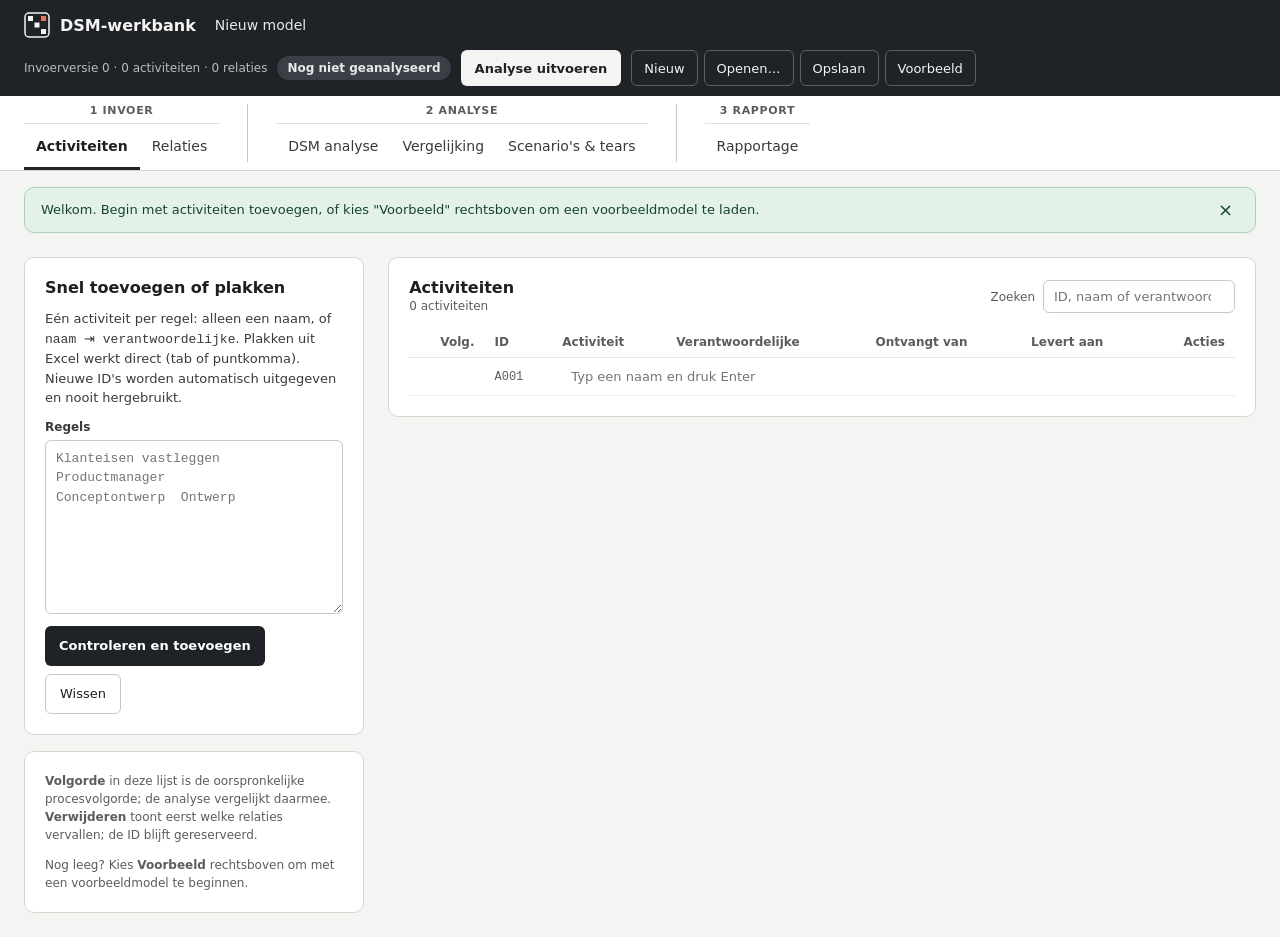
==== index.html @ 9ad25ce7 "v0.1 de eerste versie" ====
<!doctype html>
<html lang="nl">
<head>
<meta charset="utf-8">
<meta name="viewport" content="width=device-width, initial-scale=1">
<title>DSM-werkbank</title>
<link rel="stylesheet" href="css/style.css">
</head>
<body>
<header class="kop">
  <div class="kop-links">
    <svg width="26" height="26" viewBox="0 0 26 26" aria-hidden="true"><rect x="1" y="1" width="24" height="24" rx="4" fill="none" stroke="currentColor" stroke-width="1.5"></rect><rect x="4" y="4" width="5" height="5" fill="currentColor"></rect><rect x="10.5" y="10.5" width="5" height="5" fill="currentColor"></rect><rect x="17" y="17" width="5" height="5" fill="currentColor"></rect><rect x="17" y="4" width="5" height="5" fill="#E07A5F"></rect></svg>
    <span class="merk">DSM-werkbank</span>
    <label class="verborgen" for="modelnaam">Modelnaam</label>
    <input id="modelnaam" class="modelnaam" value="">
  </div>
  <div class="kop-rechts">
    <span id="meta" class="meta"></span>
    <span id="status" class="status"></span>
    <button id="knop-analyse" class="knop-licht">Analyse uitvoeren</button>
    <div class="bestand" role="group" aria-label="Bestand">
      <button data-actie="nieuw" class="knop-donker">Nieuw</button>
      <button data-actie="openen" class="knop-donker">Openen…</button>
      <button data-actie="opslaan" class="knop-donker">Opslaan</button>
      <button data-actie="voorbeeld" class="knop-donker">Voorbeeld</button>
    </div>
    <input id="bestandkiezer" type="file" accept=".json,application/json" hidden>
  </div>
</header>

<nav class="tabbalk" aria-label="Werkstappen">
  <div class="groep" role="group" aria-label="1 Invoer">
    <span class="groeplabel">1 Invoer</span>
    <div class="tabs"><button data-tab="activiteiten">Activiteiten</button><button data-tab="relaties">Relaties</button></div>
  </div>
  <span class="scheiding" aria-hidden="true"></span>
  <div class="groep" role="group" aria-label="2 Analyse">
    <span class="groeplabel">2 Analyse</span>
    <div class="tabs"><button data-tab="analyse">DSM analyse</button><button data-tab="vergelijking">Vergelijking</button><button data-tab="scenarios">Scenario's &amp; tears</button></div>
  </div>
  <span class="scheiding" aria-hidden="true"></span>
  <div class="groep" role="group" aria-label="3 Rapport">
    <span class="groeplabel">3 Rapport</span>
    <div class="tabs"><button data-tab="rapport">Rapportage</button></div>
  </div>
</nav>

<div id="meldingen" class="meldingen" aria-live="polite"></div>
<main id="inhoud" class="inhoud"></main>

<script src="js/model.js"></script>
<script src="js/analyse.js"></script>
<script src="js/voorbeeld.js"></script>
<script src="js/app.js"></script>
</body>
</html>
---- css/style.css ----
/* DSM-werkbank — opmaak */
:root {
  --bg: #F4F4F2; --paneel: #FFFFFF; --lijn: #D6D6D1; --lijn-licht: #E6E6E1; --tekst: #1F1F1F; --tekst-2: #3A3A37; --tekst-3: #5C5C58;
  --donker: #1F2328; --diag: #2B2B2B;
  --I: #3566C9; --I-t: #FFFFFF; --H: #B85C0F; --H-t: #FFFFFF; --B: #8FCDB0; --B-t: #0E2E1E; --A: #D3C4F2; --A-t: #2A1A57;
  --blok: #FCEBB6; --blok-rand: #E0C46A; --keuze: #F5B700; --kruis: #FFF7DE; --fb: #B42318;
  --cel: 28px;
}
* { box-sizing: border-box; }
body { margin: 0; font-family: Inter, "Segoe UI", system-ui, -apple-system, sans-serif; color: var(--tekst); background: var(--bg); font-size: 14px; }
button, input, select, textarea { font-family: inherit; font-size: 13px; color: inherit; }
button { cursor: pointer; }
.mono { font-family: "JetBrains Mono", Consolas, "Courier New", monospace; }
.verborgen { position: absolute; left: -9999px; }
a { color: #1F4FB3; }

/* Kop */
.kop { display: flex; flex-wrap: wrap; align-items: center; justify-content: space-between; gap: 10px 24px; padding: 10px 24px; background: var(--donker); color: #F4F4F2; }
.kop-links, .kop-rechts { display: flex; flex-wrap: wrap; align-items: center; gap: 10px; }
.merk { font-weight: 700; font-size: 16px; }
.kop .modelnaam { background: transparent; border: 1px solid transparent; color: #E6E8EB; font-size: 14px; padding: 6px 8px; border-radius: 6px; min-width: 240px; }
.kop .modelnaam:hover, .kop .modelnaam:focus { border-color: #5A6068; outline: none; }
.meta { font-size: 12px; color: #B8BCC2; }
.status { font-size: 12px; font-weight: 600; padding: 5px 10px; border-radius: 999px; }
.status.geen { background: #3A3F46; color: #E6E8EB; }
.status.actueel { background: #BFE3CF; color: #0F3D24; }
.status.verouderd { background: #F2C36B; color: #3A2600; }
.knop-licht { min-height: 36px; padding: 0 14px; border: 0; border-radius: 6px; background: #F4F4F2; color: var(--donker); font-weight: 600; }
.knop-donker { min-height: 36px; padding: 0 12px; border: 1px solid #5A6068; border-radius: 6px; background: transparent; color: #F4F4F2; }
.bestand { display: flex; gap: 6px; }

/* Tabbalk */
.tabbalk { display: flex; flex-wrap: wrap; align-items: flex-end; gap: 0 28px; padding: 8px 24px 0; background: var(--paneel); border-bottom: 1px solid var(--lijn); }
.groep { display: flex; flex-direction: column; }
.groeplabel { text-align: center; font-size: 11px; font-weight: 700; letter-spacing: .06em; text-transform: uppercase; color: var(--tekst-3); padding: 0 8px 6px; border-bottom: 1px solid #E1E1DC; }
.tabs { display: flex; flex-wrap: wrap; justify-content: center; }
.tabs button { min-height: 46px; padding: 0 12px; border: 0; border-bottom: 3px solid transparent; background: none; font-size: 14px; color: var(--tekst-2); }
.tabs button[aria-current="page"] { font-weight: 600; color: var(--tekst); border-bottom-color: var(--donker); }
.scheiding { align-self: stretch; width: 1px; margin-bottom: 8px; background: #C9C9C4; }

/* Inhoud */
.inhoud { max-width: 1600px; margin: 0 auto; padding: 24px; display: flex; flex-wrap: wrap; gap: 24px; align-items: flex-start; }
.paneel { background: var(--paneel); border: 1px solid var(--lijn); border-radius: 10px; padding: 20px; display: flex; flex-direction: column; gap: 12px; min-width: 0; }
.paneel h2 { margin: 0; font-size: 16px; }
.paneel h3 { margin: 0; font-size: 13px; }
.breed { flex: 999 1 640px; min-width: 0; }
.smal { flex: 1 1 340px; max-width: 440px; }
.kolom { display: flex; flex-direction: column; gap: 16px; min-width: 0; }
.uitleg { margin: 0; font-size: 13px; line-height: 1.5; color: var(--tekst-2); }
.klein { font-size: 12px; color: var(--tekst-3); line-height: 1.5; margin: 0; }
.rij { display: flex; flex-wrap: wrap; gap: 8px; align-items: center; }
.tussen { justify-content: space-between; }
.knop { min-height: 40px; padding: 0 14px; border: 1px solid #C9C9C4; border-radius: 6px; background: #FFFFFF; }
.knop:hover { background: #F7F7F4; }
.knop.primair { border: 0; background: var(--donker); color: #FFFFFF; font-weight: 600; }
.knop.gevaar { color: #9B2C1C; }
.knop.klein-k { min-height: 32px; min-width: 32px; padding: 0 8px; }
.knop[aria-pressed="true"] { border: 2px solid var(--donker); background: #F4F4F2; font-weight: 600; }
textarea, input[type="text"], input[type="search"], input[type="number"], input:not([type]), select { border: 1px solid #C9C9C4; border-radius: 6px; padding: 8px 10px; background: #FFFFFF; }
textarea { resize: vertical; line-height: 1.5; }
label.veld { display: flex; flex-direction: column; gap: 6px; font-size: 12px; font-weight: 600; color: var(--tekst-2); }
label.veld > * { font-weight: 400; }
.chip { display: inline-flex; align-items: center; justify-content: center; width: 20px; height: 20px; border-radius: 3px; font-size: 11px; font-weight: 700; flex: none; }
.chip.I { background: var(--I); color: var(--I-t); } .chip.H { background: var(--H); color: var(--H-t); }
.chip.B { background: var(--B); color: var(--B-t); } .chip.A { background: var(--A); color: var(--A-t); }
.chip.leeg { border: 1px dashed #8A8A85; color: var(--tekst-3); }
.chip.diag { background: var(--diag); color: #FFFFFF; }
.chip.fbm { background: #FFFFFF; box-shadow: inset 0 0 0 2px var(--fb); }
.chip.blokm { background: var(--blok); border: 1px solid var(--blok-rand); }
.legenda { display: flex; flex-wrap: wrap; gap: 12px; font-size: 12px; color: var(--tekst-2); }
.legenda span { display: inline-flex; align-items: center; gap: 6px; }
.maat { font-size: 12px; padding: 8px 10px; border-radius: 6px; background: #FFFFFF; border: 1px solid var(--lijn); color: var(--tekst-2); }
.maat b { color: var(--tekst); }
.label-ok { font-size: 12px; font-weight: 600; padding: 4px 8px; border-radius: 999px; background: #E3F1E8; color: #14462A; }
.label-let { font-size: 12px; font-weight: 600; padding: 4px 8px; border-radius: 999px; background: #FCEBB6; color: #4A3300; }
.label-info { font-size: 12px; font-weight: 600; padding: 4px 8px; border-radius: 999px; background: #EAF1FD; color: #163A85; }
.balk-let { padding: 10px 14px; border-radius: 8px; background: #FFF7DE; border: 1px solid #F2D58A; font-size: 13px; color: #4A3300; }
.leeg-staat { padding: 40px; text-align: center; color: var(--tekst-3); }

/* Meldingen */
.meldingen { max-width: 1600px; margin: 0 auto; padding: 0 24px; }
.melding { margin-top: 16px; padding: 12px 16px; border-radius: 10px; font-size: 13px; line-height: 1.5; display: flex; gap: 16px; justify-content: space-between; align-items: flex-start; }
.melding.fout { background: #FDF0EE; border: 1px solid #E8B4AB; color: #3A1A14; }
.melding.ok { background: #E3F1E8; border: 1px solid #A9D3B8; color: #14462A; }
.melding ul { margin: 4px 0 0; padding-left: 18px; }
.melding button { border: 0; background: none; font-size: 18px; line-height: 1; color: inherit; }

/* Tabellen */
.tabelkader { overflow-x: auto; }
table.lijst { width: 100%; border-collapse: collapse; font-size: 13px; }
table.lijst th { text-align: left; font-size: 12px; color: var(--tekst-3); font-weight: 600; padding: 8px 10px; border-bottom: 1px solid var(--lijn-licht); }
table.lijst td { padding: 4px 10px; border-bottom: 1px solid #EFEFEA; vertical-align: middle; }
table.lijst td input { width: 100%; border: 1px solid transparent; background: transparent; padding: 6px 8px; border-radius: 5px; }
table.lijst td input:hover, table.lijst td input:focus { border-color: #C9C9C4; background: #FFFFFF; outline: none; }
table.lijst .rechts { text-align: right; white-space: nowrap; }
table.lijst .num { text-align: right; }

/* Matrix */
.matrixkader { overflow: auto; border: 1px solid #E1E1DC; border-radius: 6px; max-height: calc(100vh - 260px); min-height: 200px; outline: none; }
.matrixkader:focus-visible { box-shadow: 0 0 0 3px #9DB8EC; }
table.dsm { border-collapse: separate; border-spacing: 0; font-size: 11px; }
table.dsm th, table.dsm td { padding: 0; }
table.dsm thead th { position: sticky; top: 0; z-index: 2; background: #FFFFFF; height: var(--cel); min-width: var(--cel); width: var(--cel); border-right: 1px solid #E1E1DC; border-bottom: 1px solid #C9C9C4; font-family: "JetBrains Mono", Consolas, monospace; font-size: 9px; font-weight: 600; text-align: center; }
table.dsm thead th.hoek { left: 0; z-index: 3; width: auto; min-width: 220px; text-align: left; padding: 0 10px; font-family: inherit; font-size: 11px; font-weight: 400; color: var(--tekst-3); border-right: 1px solid #C9C9C4; }
table.dsm thead th.blokkop { left: 0; z-index: 3; min-width: 40px; width: 40px; }
table.dsm tbody th { position: sticky; left: 0; z-index: 1; background: #FFFFFF; height: var(--cel); text-align: left; font-weight: 400; padding: 0 10px; border-right: 1px solid #C9C9C4; border-bottom: 1px solid #E1E1DC; white-space: nowrap; max-width: 280px; overflow: hidden; text-overflow: ellipsis; }
table.dsm tbody th .id { font-family: "JetBrains Mono", Consolas, monospace; font-weight: 600; margin-right: 8px; }
table.dsm tbody th.blokcel { min-width: 40px; width: 40px; max-width: 40px; text-align: center; padding: 0; font-family: "JetBrains Mono", Consolas, monospace; font-size: 10px; color: var(--tekst-2); border-right: 1px solid #E1E1DC; }
table.dsm.met-blok tbody th.naamcel { left: 40px; }
table.dsm.met-blok thead th.hoek { left: 40px; }
table.dsm td { width: var(--cel); min-width: var(--cel); height: var(--cel); border-right: 1px solid #E1E1DC; border-bottom: 1px solid #E1E1DC; text-align: center; font-weight: 700; cursor: pointer; background: #FFFFFF; user-select: none; }
table.dsm td.boven { background: #FAFAF7; }
table.dsm td.blok, table.dsm th.blok { background: var(--blok); }
table.dsm td.kruis, table.dsm th.kruis { background: var(--kruis); }
table.dsm td.diag { background: var(--diag); color: #FFFFFF; cursor: pointer; }
table.dsm td.s-I { background: var(--I); color: var(--I-t); }
table.dsm td.s-H { background: var(--H); color: var(--H-t); }
table.dsm td.s-B { background: var(--B); color: var(--B-t); }
table.dsm td.s-A { background: var(--A); color: var(--A-t); }
table.dsm td.fb { box-shadow: inset 0 0 0 2px #FFFFFF, inset 0 0 0 4px var(--fb); }
table.dsm td.gekozen { outline: 3px solid var(--keuze); outline-offset: -3px; }
table.dsm td.kenm { position: relative; }
table.dsm td.kenm::after { content: ""; position: absolute; right: 2px; top: 2px; width: 5px; height: 5px; border-radius: 50%; background: #FFFFFF; box-shadow: 0 0 0 1px #1F2328; }
table.dsm th.gekozen-kop { background: #FFE9A8 !important; }

/* Relatiepaneel */
.soorten { display: grid; grid-template-columns: repeat(2, minmax(0, 1fr)); gap: 6px; }
.soorten button { display: flex; align-items: center; gap: 8px; min-height: 40px; padding: 0 10px; border: 1px solid #C9C9C4; border-radius: 6px; background: #FFFFFF; text-align: left; font-size: 12px; }
.soorten button[aria-pressed="true"] { border: 2px solid var(--donker); background: #F4F4F2; font-weight: 600; }
.soorten .geen { grid-column: 1 / -1; }
.celkop { font-family: "JetBrains Mono", Consolas, monospace; font-size: 13px; font-weight: 600; padding: 4px 8px; border-radius: 4px; background: #F1F1EE; }
.uitklap { display: flex; justify-content: space-between; align-items: center; width: 100%; min-height: 36px; padding: 0; border: 0; background: none; font-size: 12px; font-weight: 700; color: var(--tekst-2); text-align: left; }
.raster2 { display: grid; grid-template-columns: repeat(2, minmax(0, 1fr)); gap: 10px; }
dl.gegevens { margin: 0; display: grid; grid-template-columns: 120px 1fr; gap: 8px 12px; font-size: 13px; }
dl.gegevens dt { color: var(--tekst-3); }
dl.gegevens dd { margin: 0; }
.blokken { display: flex; flex-wrap: wrap; gap: 8px; }
.blokken span { padding: 6px 10px; border: 1px solid var(--lijn); border-radius: 6px; font-family: "JetBrains Mono", Consolas, monospace; font-size: 12px; }
.blokken span.groot { background: var(--blok); border-color: var(--blok-rand); font-weight: 600; }
.blokken span.zelf { border-color: var(--diag); }
.niveaus { display: flex; gap: 10px; overflow-x: auto; padding-bottom: 4px; }
.niveau { flex: 1 0 110px; display: flex; flex-direction: column; gap: 6px; padding: 10px; border-radius: 8px; background: #F7F7F4; border: 1px solid #E1E1DC; }
.niveau.parallel { background: #EAF1FD; border-color: #9DB8EC; }
.niveau .kopje { font-size: 11px; font-weight: 700; color: var(--tekst-3); }
.niveau .item { font-size: 12px; padding: 6px 8px; border-radius: 5px; background: #FFFFFF; border: 1px solid var(--lijn); }
.impact { display: flex; flex-wrap: wrap; gap: 16px; }
.impact > div { flex: 1 1 260px; display: flex; flex-direction: column; gap: 6px; padding: 14px; border-radius: 8px; font-size: 13px; }
.impact .direct { background: #FDF0EE; }
.impact .indirect { background: #FFF7DE; }
.impact .noot { border: 1px dashed #C9C9C4; font-size: 12px; color: var(--tekst-2); }
.goed { color: #14462A; font-weight: 600; }

@media print {
  .kop, .tabbalk, .meldingen { display: none; }
}

.vinkje { display: flex; gap: 10px; align-items: flex-start; font-size: 13px; line-height: 1.45; color: var(--tekst-2); }
.vinkje input { width: 18px; height: 18px; flex: none; margin: 1px 0 0; }
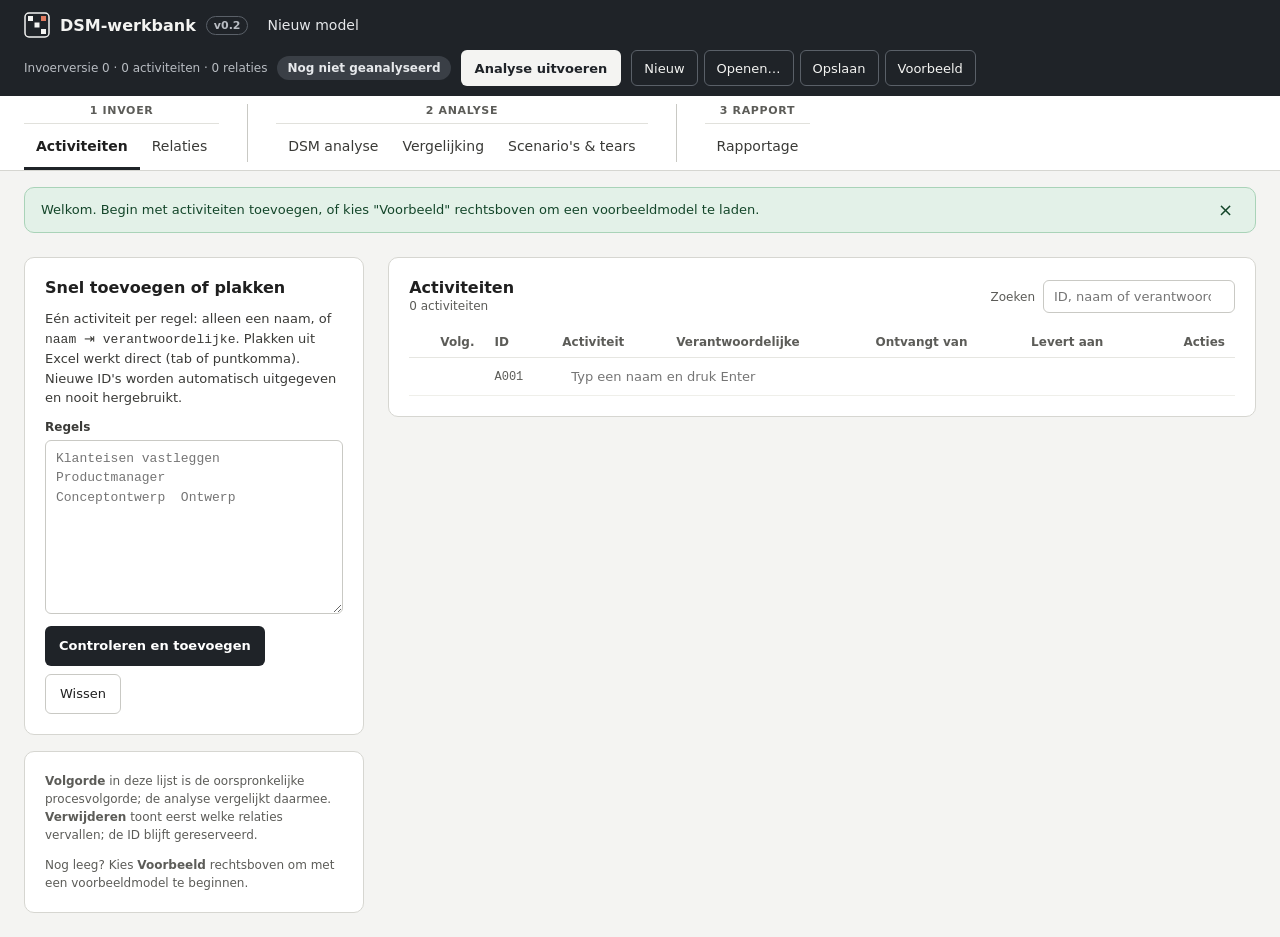
==== commit fec707a7: "v0.2 opmaak verbeterd en uitleg toegevoegd" ====
--- a/index.html
+++ b/index.html
@@ -4,13 +4,14 @@
 <meta charset="utf-8">
 <meta name="viewport" content="width=device-width, initial-scale=1">
 <title>DSM-werkbank</title>
-<link rel="stylesheet" href="css/style.css">
+<link rel="stylesheet" href="css/style.css?v=0.2">
 </head>
 <body>
 <header class="kop">
   <div class="kop-links">
     <svg width="26" height="26" viewBox="0 0 26 26" aria-hidden="true"><rect x="1" y="1" width="24" height="24" rx="4" fill="none" stroke="currentColor" stroke-width="1.5"></rect><rect x="4" y="4" width="5" height="5" fill="currentColor"></rect><rect x="10.5" y="10.5" width="5" height="5" fill="currentColor"></rect><rect x="17" y="17" width="5" height="5" fill="currentColor"></rect><rect x="17" y="4" width="5" height="5" fill="#E07A5F"></rect></svg>
     <span class="merk">DSM-werkbank</span>
+    <span class="versie" title="Versie van de DSM-werkbank">v0.2</span>
     <label class="verborgen" for="modelnaam">Modelnaam</label>
     <input id="modelnaam" class="modelnaam" value="">
   </div>
@@ -48,9 +49,9 @@
 <div id="meldingen" class="meldingen" aria-live="polite"></div>
 <main id="inhoud" class="inhoud"></main>
 
-<script src="js/model.js"></script>
-<script src="js/analyse.js"></script>
-<script src="js/voorbeeld.js"></script>
-<script src="js/app.js"></script>
+<script src="js/model.js?v=0.2"></script>
+<script src="js/analyse.js?v=0.2"></script>
+<script src="js/voorbeeld.js?v=0.2"></script>
+<script src="js/app.js?v=0.2"></script>
 </body>
 </html>
--- a/css/style.css
+++ b/css/style.css
@@ -1,9 +1,10 @@
 /* DSM-werkbank — opmaak */
 :root {
   --bg: #F4F4F2; --paneel: #FFFFFF; --lijn: #D6D6D1; --lijn-licht: #E6E6E1; --tekst: #1F1F1F; --tekst-2: #3A3A37; --tekst-3: #5C5C58;
-  --donker: #1F2328; --diag: #2B2B2B;
+  --donker: #1F2328; --diag: #D9D9D4; --diag-t: #4A4A46; --zelf: #2B2B2B;
   --I: #3566C9; --I-t: #FFFFFF; --H: #B85C0F; --H-t: #FFFFFF; --B: #8FCDB0; --B-t: #0E2E1E; --A: #D3C4F2; --A-t: #2A1A57;
-  --blok: #FCEBB6; --blok-rand: #E0C46A; --keuze: #F5B700; --kruis: #FFF7DE; --fb: #B42318;
+  --blok: #FCF0C6; --blok-rand: #E0C46A; --blok-kader: #8A6400;
+  --keuze: #0E8C86; --keuze-kop: #BDEBE7; --wijs: #E3F5F3; --wijs-rand: #7FCFC9; --kruis: #FFF7DE; --fb: #B42318;
   --cel: 28px;
 }
 * { box-sizing: border-box; }
@@ -18,6 +19,7 @@
 .kop { display: flex; flex-wrap: wrap; align-items: center; justify-content: space-between; gap: 10px 24px; padding: 10px 24px; background: var(--donker); color: #F4F4F2; }
 .kop-links, .kop-rechts { display: flex; flex-wrap: wrap; align-items: center; gap: 10px; }
 .merk { font-weight: 700; font-size: 16px; }
+.versie { font-size: 11px; font-weight: 600; padding: 2px 7px; border-radius: 999px; border: 1px solid #5A6068; color: #B8BCC2; }
 .kop .modelnaam { background: transparent; border: 1px solid transparent; color: #E6E8EB; font-size: 14px; padding: 6px 8px; border-radius: 6px; min-width: 240px; }
 .kop .modelnaam:hover, .kop .modelnaam:focus { border-color: #5A6068; outline: none; }
 .meta { font-size: 12px; color: #B8BCC2; }
@@ -64,9 +66,10 @@
 .chip.I { background: var(--I); color: var(--I-t); } .chip.H { background: var(--H); color: var(--H-t); }
 .chip.B { background: var(--B); color: var(--B-t); } .chip.A { background: var(--A); color: var(--A-t); }
 .chip.leeg { border: 1px dashed #8A8A85; color: var(--tekst-3); }
-.chip.diag { background: var(--diag); color: #FFFFFF; }
+.chip.diag { background: var(--diag); color: var(--diag-t); font-family: "JetBrains Mono", Consolas, monospace; font-size: 10px; }
+.chip.zelf { background: var(--zelf); color: #FFFFFF; }
 .chip.fbm { background: #FFFFFF; box-shadow: inset 0 0 0 2px var(--fb); }
-.chip.blokm { background: var(--blok); border: 1px solid var(--blok-rand); }
+.chip.blokm { background: var(--blok); border: 2px solid var(--blok-kader); }
 .legenda { display: flex; flex-wrap: wrap; gap: 12px; font-size: 12px; color: var(--tekst-2); }
 .legenda span { display: inline-flex; align-items: center; gap: 6px; }
 .maat { font-size: 12px; padding: 8px 10px; border-radius: 6px; background: #FFFFFF; border: 1px solid var(--lijn); color: var(--tekst-2); }
@@ -96,32 +99,47 @@
 table.lijst .num { text-align: right; }
 
 /* Matrix */
-.matrixkader { overflow: auto; border: 1px solid #E1E1DC; border-radius: 6px; max-height: calc(100vh - 260px); min-height: 200px; outline: none; }
+.matrixkader { position: relative; overflow: auto; border: 1px solid #E1E1DC; border-radius: 6px; max-height: calc(100vh - 260px); min-height: 200px; outline: none; }
 .matrixkader:focus-visible { box-shadow: 0 0 0 3px #9DB8EC; }
 table.dsm { border-collapse: separate; border-spacing: 0; font-size: 11px; }
 table.dsm th, table.dsm td { padding: 0; }
-table.dsm thead th { position: sticky; top: 0; z-index: 2; background: #FFFFFF; height: var(--cel); min-width: var(--cel); width: var(--cel); border-right: 1px solid #E1E1DC; border-bottom: 1px solid #C9C9C4; font-family: "JetBrains Mono", Consolas, monospace; font-size: 9px; font-weight: 600; text-align: center; }
-table.dsm thead th.hoek { left: 0; z-index: 3; width: auto; min-width: 220px; text-align: left; padding: 0 10px; font-family: inherit; font-size: 11px; font-weight: 400; color: var(--tekst-3); border-right: 1px solid #C9C9C4; }
-table.dsm thead th.blokkop { left: 0; z-index: 3; min-width: 40px; width: 40px; }
-table.dsm tbody th { position: sticky; left: 0; z-index: 1; background: #FFFFFF; height: var(--cel); text-align: left; font-weight: 400; padding: 0 10px; border-right: 1px solid #C9C9C4; border-bottom: 1px solid #E1E1DC; white-space: nowrap; max-width: 280px; overflow: hidden; text-overflow: ellipsis; }
-table.dsm tbody th .id { font-family: "JetBrains Mono", Consolas, monospace; font-weight: 600; margin-right: 8px; }
+table.dsm thead th { position: sticky; top: 0; z-index: 3; background: #FFFFFF; height: 30px; min-width: var(--cel); width: var(--cel); border-right: 1px solid #E1E1DC; border-bottom: 1px solid #C9C9C4; font-family: "JetBrains Mono", Consolas, monospace; font-size: 11px; font-weight: 700; text-align: center; color: var(--tekst-2); }
+table.dsm thead th.hoek { left: 0; z-index: 4; width: auto; min-width: 250px; text-align: left; padding: 0 10px; font-family: inherit; font-size: 11px; font-weight: 400; color: var(--tekst-3); border-right: 1px solid #C9C9C4; }
+table.dsm thead th.blokkop { left: 0; z-index: 4; min-width: 40px; width: 40px; font-family: inherit; font-size: 11px; }
+table.dsm tbody th { position: sticky; left: 0; z-index: 2; background: #FFFFFF; height: var(--cel); text-align: left; font-weight: 400; padding: 0 10px 0 6px; border-right: 1px solid #C9C9C4; border-bottom: 1px solid #E1E1DC; white-space: nowrap; max-width: 300px; overflow: hidden; text-overflow: ellipsis; }
+table.dsm tbody th .nr { display: inline-block; min-width: 22px; margin-right: 6px; text-align: right; font-family: "JetBrains Mono", Consolas, monospace; font-weight: 700; color: var(--tekst-2); }
+table.dsm tbody th .id { font-family: "JetBrains Mono", Consolas, monospace; font-weight: 600; margin-right: 8px; color: var(--tekst-3); }
 table.dsm tbody th.blokcel { min-width: 40px; width: 40px; max-width: 40px; text-align: center; padding: 0; font-family: "JetBrains Mono", Consolas, monospace; font-size: 10px; color: var(--tekst-2); border-right: 1px solid #E1E1DC; }
 table.dsm.met-blok tbody th.naamcel { left: 40px; }
 table.dsm.met-blok thead th.hoek { left: 40px; }
-table.dsm td { width: var(--cel); min-width: var(--cel); height: var(--cel); border-right: 1px solid #E1E1DC; border-bottom: 1px solid #E1E1DC; text-align: center; font-weight: 700; cursor: pointer; background: #FFFFFF; user-select: none; }
+table.dsm td { width: var(--cel); min-width: var(--cel); height: var(--cel); border-right: 1px solid #E1E1DC; border-bottom: 1px solid #E1E1DC; text-align: center; font-weight: 700; cursor: pointer; background: #FFFFFF; user-select: none; font-size: var(--celtekst, 11px); }
+/* Punt 8: hulplijn na elke 5 rijen en kolommen (dunner dan de blokrand) */
+table.dsm .vijf-k { border-right: 2px solid #A8A8A2; }
+table.dsm .vijf-r, table.dsm tr.vijf-r > * { border-bottom: 2px solid #A8A8A2; }
 table.dsm td.boven { background: #FAFAF7; }
 table.dsm td.blok, table.dsm th.blok { background: var(--blok); }
 table.dsm td.kruis, table.dsm th.kruis { background: var(--kruis); }
-table.dsm td.diag { background: var(--diag); color: #FFFFFF; cursor: pointer; }
+/* Punt 2: rustige diagonaal met volgnummer; zelfiteratie donker */
+table.dsm td.diag { background: var(--diag); color: var(--diag-t); font-weight: 600; font-size: calc(var(--celtekst, 11px) - 1px); font-family: "JetBrains Mono", Consolas, monospace; cursor: pointer; }
+table.dsm td.diag.zelf { background: var(--zelf); color: #FFFFFF; font-size: calc(var(--celtekst, 11px) + 4px); font-family: inherit; }
 table.dsm td.s-I { background: var(--I); color: var(--I-t); }
 table.dsm td.s-H { background: var(--H); color: var(--H-t); }
 table.dsm td.s-B { background: var(--B); color: var(--B-t); }
 table.dsm td.s-A { background: var(--A); color: var(--A-t); }
 table.dsm td.fb { box-shadow: inset 0 0 0 2px #FFFFFF, inset 0 0 0 4px var(--fb); }
-table.dsm td.gekozen { outline: 3px solid var(--keuze); outline-offset: -3px; }
 table.dsm td.kenm { position: relative; }
 table.dsm td.kenm::after { content: ""; position: absolute; right: 2px; top: 2px; width: 5px; height: 5px; border-radius: 50%; background: #FFFFFF; box-shadow: 0 0 0 1px #1F2328; }
-table.dsm th.gekozen-kop { background: #FFE9A8 !important; }
+/* Punt 3 en 6: aanwijzen (licht) en selecteren (sterk), in een kleur die niet op de bloktint lijkt */
+table.dsm td.aangewezen { box-shadow: inset 0 0 0 2px var(--wijs-rand); }
+table.dsm th.wijs-kop { background: var(--wijs) !important; }
+table.dsm td.gekozen { outline: 3px solid var(--keuze); outline-offset: -3px; }
+table.dsm th.gekozen-kop { background: var(--keuze-kop) !important; color: #06302F; }
+table.dsm th.gekozen-kop .nr, table.dsm th.gekozen-kop .id { color: #06302F; }
+table.dsm th.gekozen-kop.lev { box-shadow: inset 5px 0 0 var(--keuze); }
+table.dsm th.gekozen-kop.ontv { box-shadow: inset 5px 0 0 #06302F; }
+/* Punt 1: duidelijk kader om elk iteratieblok */
+.blokkader { position: absolute; z-index: 1; pointer-events: none; border: 3px solid var(--blok-kader); border-radius: 2px; }
+.blokkader span { position: absolute; top: -3px; left: -3px; transform: translateY(-100%); padding: 1px 6px; font-size: 10px; font-weight: 700; font-family: "JetBrains Mono", Consolas, monospace; background: var(--blok-kader); color: #FFFFFF; border-radius: 3px 3px 0 0; white-space: nowrap; }
 
 /* Relatiepaneel */
 .soorten { display: grid; grid-template-columns: repeat(2, minmax(0, 1fr)); gap: 6px; }
@@ -151,8 +169,32 @@
 .goed { color: #14462A; font-weight: 600; }
 
 @media print {
-  .kop, .tabbalk, .meldingen { display: none; }
+  .kop, .tabbalk, .meldingen, .uitlegpop, .legenda-hint { display: none !important; }
 }
 
 .vinkje { display: flex; gap: 10px; align-items: flex-start; font-size: 13px; line-height: 1.45; color: var(--tekst-2); }
 .vinkje input { width: 18px; height: 18px; flex: none; margin: 1px 0 0; }
+
+/* Uitleg bij relatiesoorten (v0.2) */
+.legendakader { position: relative; }
+.legenda [data-uitleg] { padding: 3px 6px; margin: -3px -6px; border-radius: 6px; cursor: help; outline: none; }
+.legenda [data-uitleg]:hover, .legenda [data-uitleg]:focus-visible { background: #F1F1EE; box-shadow: 0 0 0 1px #D6D6D1; }
+.legenda-hint { color: var(--tekst-3); font-size: 11px; margin-left: auto; }
+.uitlegpop { position: absolute; top: calc(100% + 8px); left: 0; z-index: 20; width: 440px; max-width: 100%; padding: 14px 16px; display: flex; flex-direction: column; gap: 8px; background: #FFFFFF; border: 1px solid #C9C9C4; border-radius: 10px; box-shadow: 0 8px 24px rgba(31,35,40,.16); }
+.uitlegpop[hidden] { display: none; }
+.uitlegkop { display: flex; align-items: center; gap: 8px; font-size: 14px !important; margin: 0; }
+.uitlegpaneel.actief { border-color: #9A9A94; box-shadow: 0 0 0 1px #9A9A94; }
+table.vergelijk { width: 100%; border-collapse: collapse; font-size: 12px; margin-top: 2px; }
+table.vergelijk th { text-align: left; font-size: 11px; font-weight: 700; letter-spacing: .02em; color: var(--tekst-3); padding: 0 0 6px; border-bottom: 1px solid var(--lijn-licht); }
+table.vergelijk td { padding: 6px 4px; border-bottom: 1px solid #EFEFEA; vertical-align: middle; color: var(--tekst-2); }
+table.vergelijk td:first-child { white-space: nowrap; padding-right: 10px; }
+table.vergelijk td:first-child .chip { margin-right: 6px; }
+table.vergelijk tr.actief td { background: #F1F1EE; color: var(--tekst); font-weight: 600; }
+.soorten button:hover { border-color: #9A9A94; }
+
+/* v0.2 kleuren: diagonaal donkergrijs (variant A), relaties lichter (variant B), hulplijn subtieler */
+:root { --diag: #6E6E69; --diag-t: #FFFFFF; --zelf: #1F2328;
+  --I: #93B3EC; --I-t: #0F2A63; --H: #EBAA72; --H-t: #4A2200; --B: #A9D9C2; --B-t: #0E2E1E; --A: #D5C8F3; --A-t: #2A1A57; }
+table.dsm .vijf-k { border-right: 1.5px solid #C8C8C2; }
+table.dsm .vijf-r, table.dsm tr.vijf-r > * { border-bottom: 1.5px solid #C8C8C2; }
+.toets { display: inline-block; margin-left: 6px; padding: 1px 6px; border: 1px solid #C9C9C4; border-bottom-width: 2px; border-radius: 4px; font-size: 11px; font-weight: 600; color: var(--tekst-2); background: #FAFAF7; }
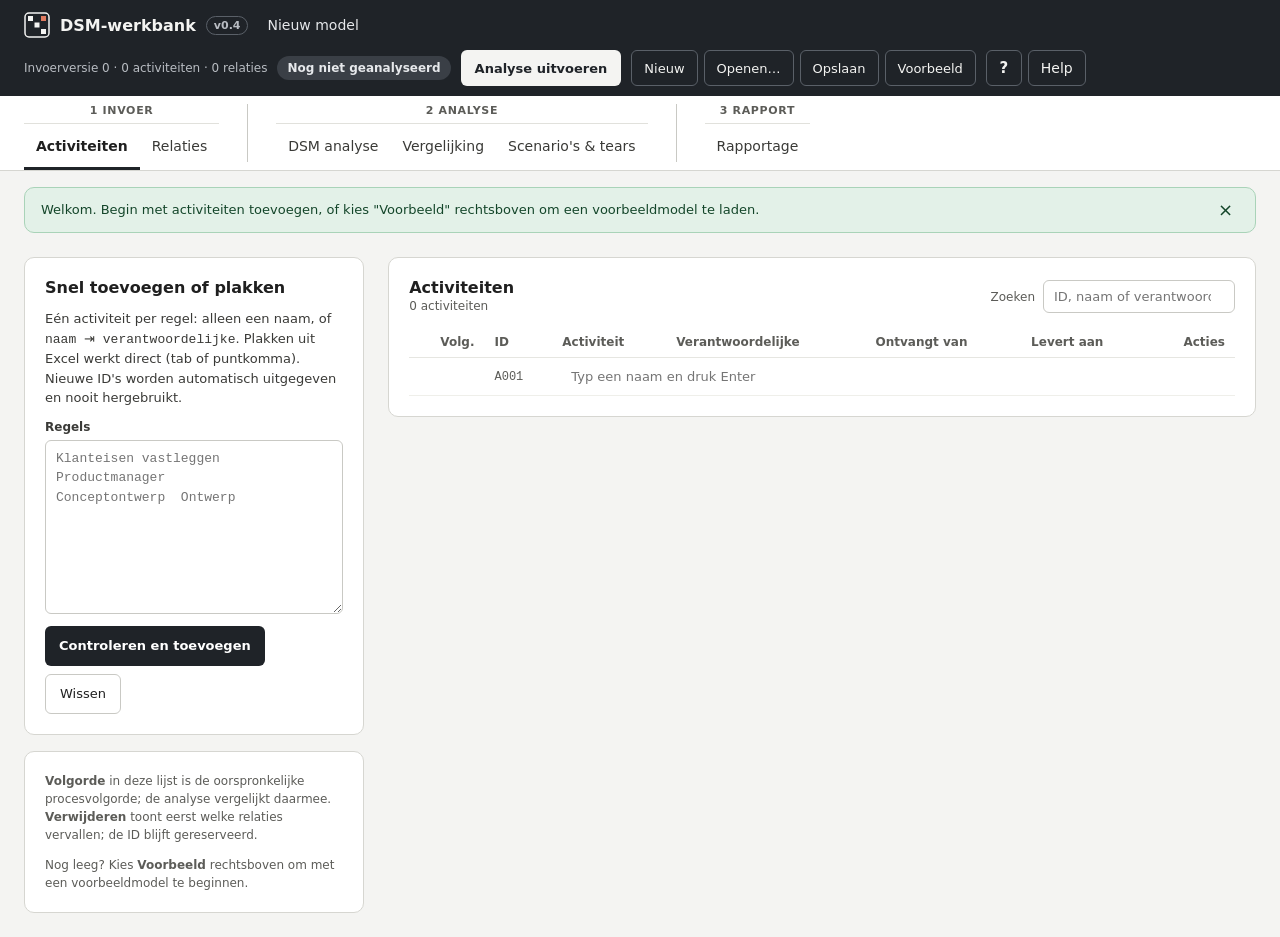
==== commit affff6dd: "v0.4 helpfunctie toegevoegd.  opmaak verbeterd.  tearing en scenario's toegevoegd" ====
--- a/index.html
+++ b/index.html
@@ -4,14 +4,14 @@
 <meta charset="utf-8">
 <meta name="viewport" content="width=device-width, initial-scale=1">
 <title>DSM-werkbank</title>
-<link rel="stylesheet" href="css/style.css?v=0.2">
+<link rel="stylesheet" href="css/style.css?v=0.4">
 </head>
 <body>
 <header class="kop">
   <div class="kop-links">
     <svg width="26" height="26" viewBox="0 0 26 26" aria-hidden="true"><rect x="1" y="1" width="24" height="24" rx="4" fill="none" stroke="currentColor" stroke-width="1.5"></rect><rect x="4" y="4" width="5" height="5" fill="currentColor"></rect><rect x="10.5" y="10.5" width="5" height="5" fill="currentColor"></rect><rect x="17" y="17" width="5" height="5" fill="currentColor"></rect><rect x="17" y="4" width="5" height="5" fill="#E07A5F"></rect></svg>
     <span class="merk">DSM-werkbank</span>
-    <span class="versie" title="Versie van de DSM-werkbank">v0.2</span>
+    <span class="versie" title="Versie van de DSM-werkbank">v0.4</span>
     <label class="verborgen" for="modelnaam">Modelnaam</label>
     <input id="modelnaam" class="modelnaam" value="">
   </div>
@@ -24,6 +24,10 @@
       <button data-actie="openen" class="knop-donker">Openen…</button>
       <button data-actie="opslaan" class="knop-donker">Opslaan</button>
       <button data-actie="voorbeeld" class="knop-donker">Voorbeeld</button>
+    </div>
+    <div class="bestand-help" role="group" aria-label="Help">
+      <button id="knop-helpmodus" class="knop-donker knop-vraag" aria-pressed="false" title="Helpmodus: klik daarna op een onderdeel voor uitleg">?</button>
+      <a class="knop-donker knop-link" href="help.html" target="dsm-help">Help</a>
     </div>
     <input id="bestandkiezer" type="file" accept=".json,application/json" hidden>
   </div>
@@ -46,12 +50,15 @@
   </div>
 </nav>
 
+<div id="helpbalk" class="helpbalk" hidden><span><b>Helpmodus</b> — klik op een onderdeel om de uitleg te openen in een nieuw tabblad. <kbd>Esc</kbd> stopt.</span><button class="knop" data-help-stop>Helpmodus stoppen</button></div>
 <div id="meldingen" class="meldingen" aria-live="polite"></div>
 <main id="inhoud" class="inhoud"></main>
 
-<script src="js/model.js?v=0.2"></script>
-<script src="js/analyse.js?v=0.2"></script>
-<script src="js/voorbeeld.js?v=0.2"></script>
-<script src="js/app.js?v=0.2"></script>
+<script src="js/model.js?v=0.4"></script>
+<script src="js/analyse.js?v=0.4"></script>
+<script src="js/scenario.js?v=0.4"></script>
+<script src="js/voorbeeld.js?v=0.4"></script>
+<script src="js/app.js?v=0.4"></script>
+<script src="js/helpmodus.js?v=0.4"></script>
 </body>
 </html>
--- a/css/style.css
+++ b/css/style.css
@@ -198,3 +198,35 @@
 table.dsm .vijf-k { border-right: 1.5px solid #C8C8C2; }
 table.dsm .vijf-r, table.dsm tr.vijf-r > * { border-bottom: 1.5px solid #C8C8C2; }
 .toets { display: inline-block; margin-left: 6px; padding: 1px 6px; border: 1px solid #C9C9C4; border-bottom-width: 2px; border-radius: 4px; font-size: 11px; font-weight: 600; color: var(--tekst-2); background: #FAFAF7; }
+
+/* Scenario's en tears (v0.3) */
+table.dsm td.tear { background: #FFFFFF; outline: 1.5px dashed #5C5C58; outline-offset: -4px; color: var(--tekst-2); font-weight: 400; font-size: calc(var(--celtekst, 11px) + 3px); }
+table.dsm td.tear-open { background: #FFF4DC; outline-color: #B36B00; color: #8A4B00; }
+.chip.tearm { border: 1.5px dashed #5C5C58; color: var(--tekst-2); font-weight: 400; }
+.scen-rij { gap: 8px; }
+.scen-kaart, .kaart-basis { display: flex; flex-direction: column; align-items: flex-start; gap: 2px; min-height: 44px; padding: 6px 12px; border: 1px solid #C9C9C4; border-radius: 8px; background: #FFFFFF; font-size: 13px; text-align: left; }
+.scen-kaart span, .kaart-basis span { font-size: 12px; color: var(--tekst-3); }
+.scen-kaart em { font-style: normal; color: #8A4B00; font-weight: 600; }
+.scen-kaart[aria-pressed="true"] { border: 2px solid var(--donker); background: #F4F4F2; }
+.kaart-basis { background: #F7F7F4; border-style: dashed; }
+.maat.open { background: #FFF4DC; border-color: #F2D58A; color: #4A3300; }
+.tear-item { display: flex; flex-direction: column; align-items: stretch; gap: 4px; width: 100%; padding: 10px 12px; border: 1px solid var(--lijn); border-radius: 8px; background: #FFFFFF; text-align: left; }
+.tear-item:hover { border-color: #9A9A94; }
+.tear-item.actief { border: 2px solid var(--keuze); }
+.label-fout { font-size: 12px; font-weight: 600; padding: 4px 8px; border-radius: 999px; background: #FDF0EE; color: #7A1F12; }
+table.vergelijk-sc th.huidig, table.vergelijk-sc td.huidig { background: #F1F8F7; }
+table.vergelijk-sc tr.sub td { padding-top: 0; border-bottom: 1px solid #EFEFEA; color: var(--tekst-3); font-size: 11px; }
+table.vergelijk-sc tr:has(+ tr.sub) td { border-bottom: 0; }
+
+/* Help en helpmodus (v0.4) */
+.bestand-help { display: flex; gap: 6px; }
+.knop-link { display: inline-flex; align-items: center; text-decoration: none; }
+.knop-vraag { min-width: 36px; font-weight: 700; font-size: 15px; }
+.knop-vraag[aria-pressed="true"] { background: #FFE27A; color: #1F2328; border-color: #FFE27A; }
+.helpbalk { position: sticky; top: 0; z-index: 30; display: flex; justify-content: space-between; align-items: center; gap: 16px; padding: 8px 24px; background: #FFE27A; color: #3A2600; font-size: 13px; }
+.helpbalk[hidden] { display: none; }
+kbd { font-family: inherit; font-size: 12px; font-weight: 600; padding: 1px 6px; border: 1px solid #C9A400; border-bottom-width: 2px; border-radius: 4px; background: #FFF4CC; }
+body.helpmodus, body.helpmodus * { cursor: help !important; }
+body.helpmodus .help-doel { outline: 2px dashed #B38600 !important; outline-offset: 2px; }
+body.helpmodus table.dsm td.help-doel { outline-offset: -3px; }
+@media print { .helpbalk { display: none !important; } }
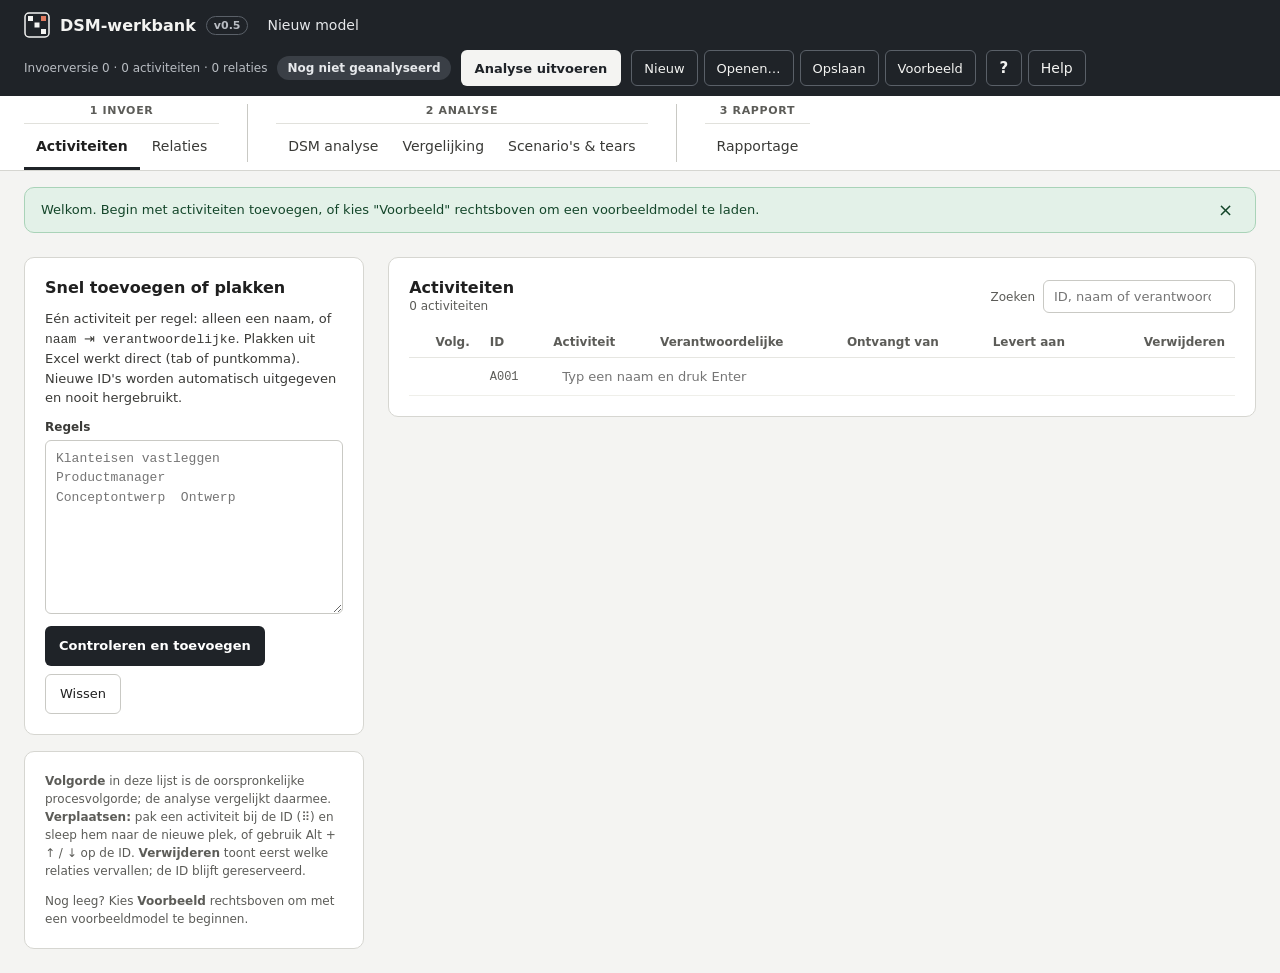
==== commit ae25ed01: "v0.5" ====
--- a/index.html
+++ b/index.html
@@ -4,14 +4,14 @@
 <meta charset="utf-8">
 <meta name="viewport" content="width=device-width, initial-scale=1">
 <title>DSM-werkbank</title>
-<link rel="stylesheet" href="css/style.css?v=0.4">
+<link rel="stylesheet" href="css/style.css?v=0.5">
 </head>
 <body>
 <header class="kop">
   <div class="kop-links">
     <svg width="26" height="26" viewBox="0 0 26 26" aria-hidden="true"><rect x="1" y="1" width="24" height="24" rx="4" fill="none" stroke="currentColor" stroke-width="1.5"></rect><rect x="4" y="4" width="5" height="5" fill="currentColor"></rect><rect x="10.5" y="10.5" width="5" height="5" fill="currentColor"></rect><rect x="17" y="17" width="5" height="5" fill="currentColor"></rect><rect x="17" y="4" width="5" height="5" fill="#E07A5F"></rect></svg>
     <span class="merk">DSM-werkbank</span>
-    <span class="versie" title="Versie van de DSM-werkbank">v0.4</span>
+    <span class="versie" title="Versie van de DSM-werkbank">v0.5</span>
     <label class="verborgen" for="modelnaam">Modelnaam</label>
     <input id="modelnaam" class="modelnaam" value="">
   </div>
@@ -54,11 +54,11 @@
 <div id="meldingen" class="meldingen" aria-live="polite"></div>
 <main id="inhoud" class="inhoud"></main>
 
-<script src="js/model.js?v=0.4"></script>
-<script src="js/analyse.js?v=0.4"></script>
-<script src="js/scenario.js?v=0.4"></script>
-<script src="js/voorbeeld.js?v=0.4"></script>
-<script src="js/app.js?v=0.4"></script>
-<script src="js/helpmodus.js?v=0.4"></script>
+<script src="js/model.js?v=0.5"></script>
+<script src="js/analyse.js?v=0.5"></script>
+<script src="js/scenario.js?v=0.5"></script>
+<script src="js/voorbeeld.js?v=0.5"></script>
+<script src="js/app.js?v=0.5"></script>
+<script src="js/helpmodus.js?v=0.5"></script>
 </body>
 </html>
--- a/css/style.css
+++ b/css/style.css
@@ -230,3 +230,16 @@
 body.helpmodus .help-doel { outline: 2px dashed #B38600 !important; outline-offset: 2px; }
 body.helpmodus table.dsm td.help-doel { outline-offset: -3px; }
 @media print { .helpbalk { display: none !important; } }
+
+/* Activiteiten verslepen aan de ID (v0.5) */
+td.greep { cursor: grab; white-space: nowrap; touch-action: none; user-select: none; border-radius: 5px; }
+td.greep:hover { background: #F1F1EE; }
+td.greep:focus-visible { outline: 2px solid var(--keuze); outline-offset: -2px; }
+.greep-icoon { display: inline-block; width: 14px; margin-right: 6px; color: #9A9A94; font-size: 14px; line-height: 1; }
+td.greep:hover .greep-icoon { color: var(--tekst); }
+body.bezig-slepen, body.bezig-slepen * { cursor: grabbing !important; user-select: none; }
+#act-rijen tr.sleept { opacity: .45; background: #F4F4F2; }
+#act-rijen tr.drop-boven td { box-shadow: inset 0 3px 0 var(--keuze); }
+#act-rijen tr.drop-onder td { box-shadow: inset 0 -3px 0 var(--keuze); }
+#act-rijen tr.net-verplaatst td { animation: verplaatst 1.2s ease-out; }
+@keyframes verplaatst { from { background: var(--keuze-kop); } to { background: transparent; } }
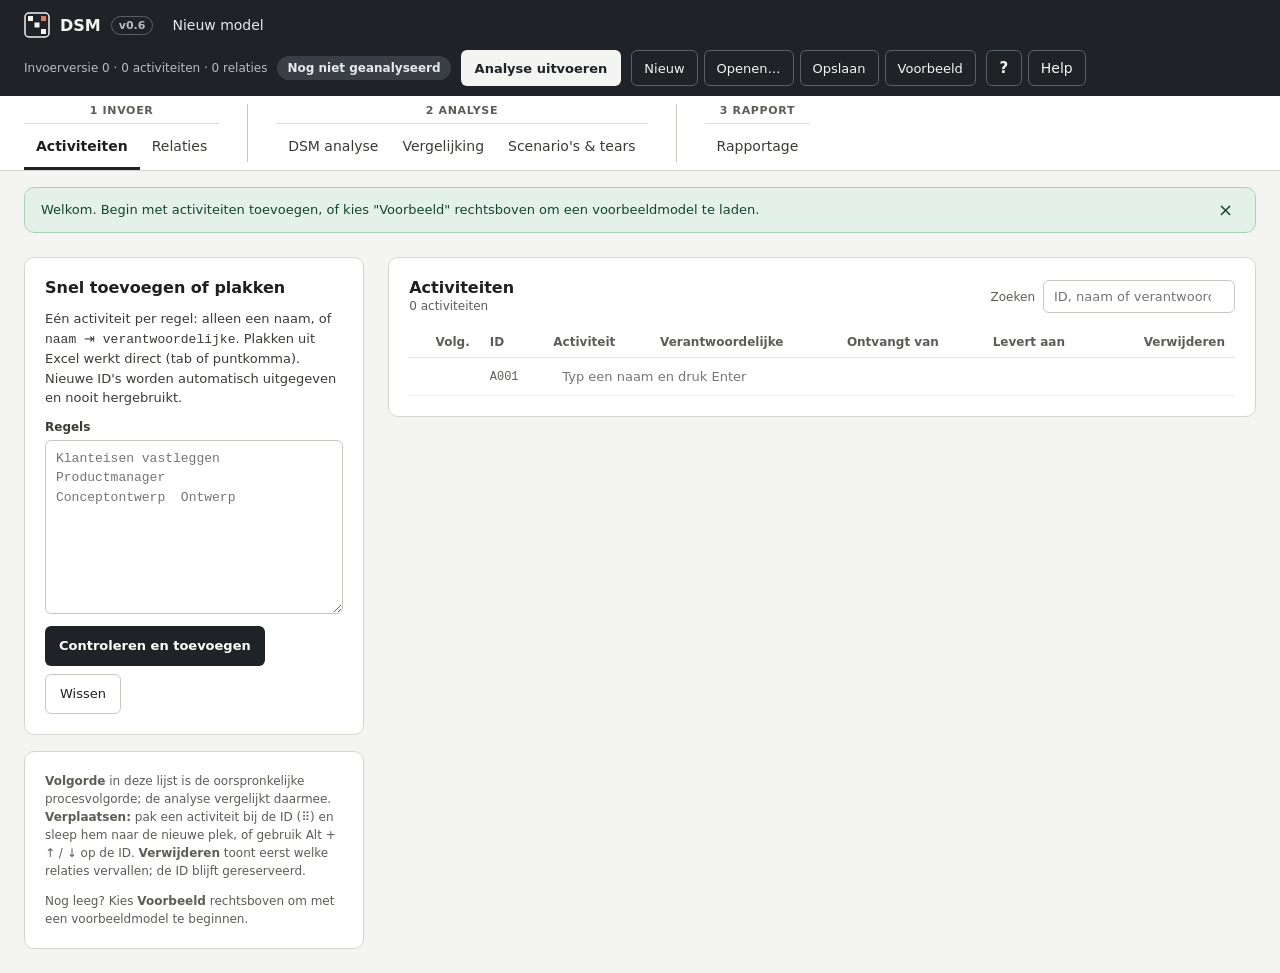
==== commit cd7fd2b7: "v0.6 optie voorwaardelijk toegevoegd" ====
--- a/index.html
+++ b/index.html
@@ -3,15 +3,15 @@
 <head>
 <meta charset="utf-8">
 <meta name="viewport" content="width=device-width, initial-scale=1">
-<title>DSM-werkbank</title>
-<link rel="stylesheet" href="css/style.css?v=0.5">
+<title>DSM</title>
+<link rel="stylesheet" href="css/style.css?v=0.6">
 </head>
 <body>
 <header class="kop">
   <div class="kop-links">
     <svg width="26" height="26" viewBox="0 0 26 26" aria-hidden="true"><rect x="1" y="1" width="24" height="24" rx="4" fill="none" stroke="currentColor" stroke-width="1.5"></rect><rect x="4" y="4" width="5" height="5" fill="currentColor"></rect><rect x="10.5" y="10.5" width="5" height="5" fill="currentColor"></rect><rect x="17" y="17" width="5" height="5" fill="currentColor"></rect><rect x="17" y="4" width="5" height="5" fill="#E07A5F"></rect></svg>
-    <span class="merk">DSM-werkbank</span>
-    <span class="versie" title="Versie van de DSM-werkbank">v0.5</span>
+    <span class="merk">DSM</span>
+    <span class="versie" title="Versie van de DSM">v0.6</span>
     <label class="verborgen" for="modelnaam">Modelnaam</label>
     <input id="modelnaam" class="modelnaam" value="">
   </div>
@@ -54,11 +54,12 @@
 <div id="meldingen" class="meldingen" aria-live="polite"></div>
 <main id="inhoud" class="inhoud"></main>
 
-<script src="js/model.js?v=0.5"></script>
-<script src="js/analyse.js?v=0.5"></script>
-<script src="js/scenario.js?v=0.5"></script>
-<script src="js/voorbeeld.js?v=0.5"></script>
-<script src="js/app.js?v=0.5"></script>
-<script src="js/helpmodus.js?v=0.5"></script>
+<script src="js/model.js?v=0.6"></script>
+<script src="js/analyse.js?v=0.6"></script>
+<script src="js/keuze.js?v=0.6"></script>
+<script src="js/scenario.js?v=0.6"></script>
+<script src="js/voorbeeld.js?v=0.6"></script>
+<script src="js/app.js?v=0.6"></script>
+<script src="js/helpmodus.js?v=0.6"></script>
 </body>
 </html>
--- a/css/style.css
+++ b/css/style.css
@@ -243,3 +243,14 @@
 #act-rijen tr.drop-onder td { box-shadow: inset 0 -3px 0 var(--keuze); }
 #act-rijen tr.net-verplaatst td { animation: verplaatst 1.2s ease-out; }
 @keyframes verplaatst { from { background: var(--keuze-kop); } to { background: transparent; } }
+
+/* Voorwaardelijke relaties en keuzepunten (v0.6) */
+:root { --V: #E4DEFB; --V-t: #3C3489; }
+table.dsm td.s-V { background: var(--V); color: var(--V-t); font-size: calc(var(--celtekst, 11px) + 2px); }
+.chip.V { background: var(--V); color: var(--V-t); }
+.keuzepaneel { border-color: #C9C2F0; }
+.optie { display: flex; flex-direction: column; gap: 4px; padding: 8px 0; border-bottom: 1px solid var(--lijn-licht); }
+.optie input { flex: 1; min-width: 0; }
+.optie-nr { font-size: 12px; font-weight: 700; color: var(--V-t); white-space: nowrap; }
+.samenkomst { padding: 6px 8px; background: #F4F4F2; border-radius: 6px; }
+.alt-label { display: inline-block; margin-left: 6px; padding: 1px 6px; border-radius: 999px; font-size: 11px; font-weight: 600; background: var(--V); color: var(--V-t); }
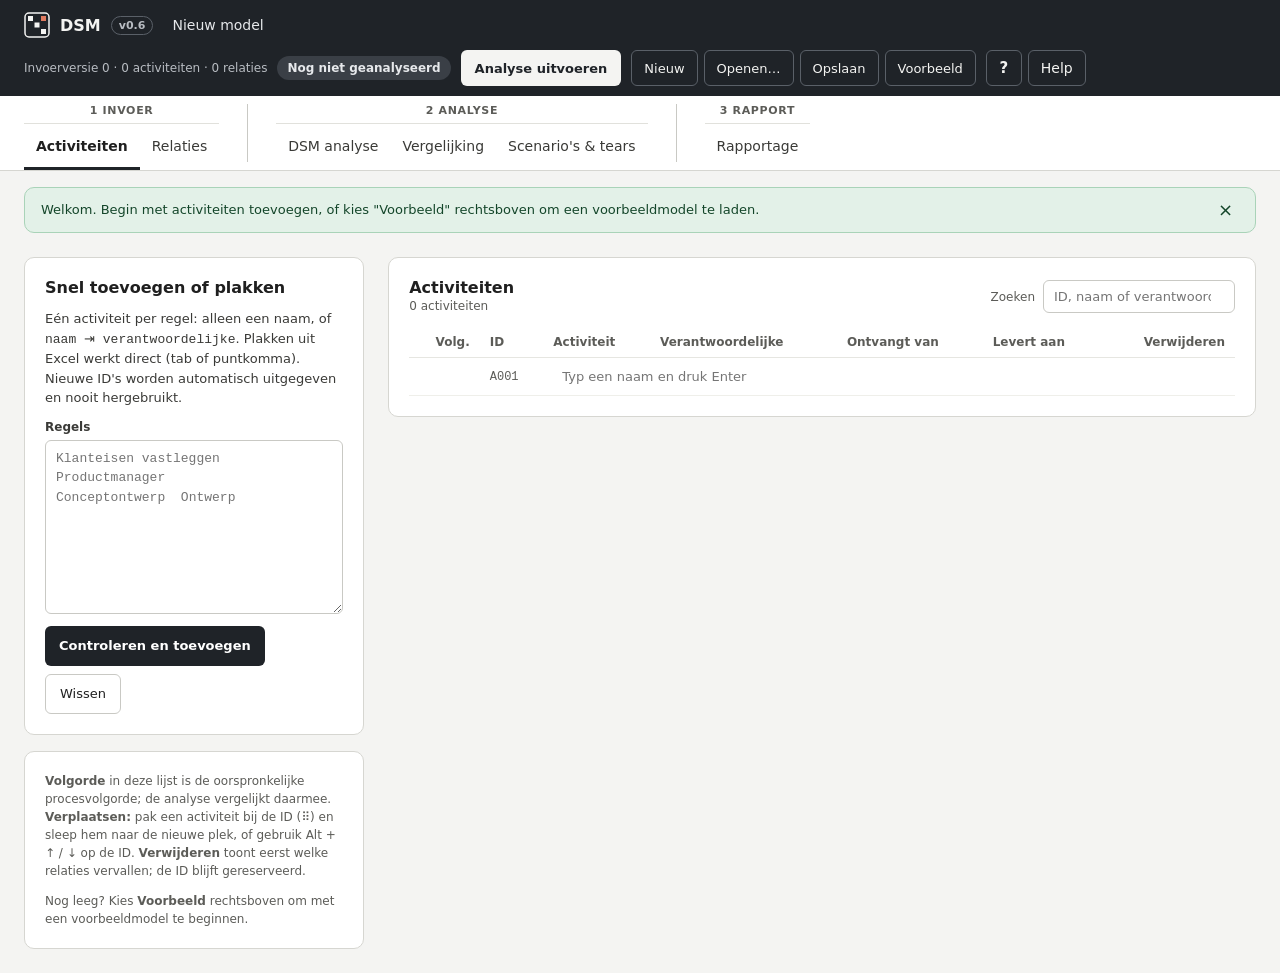
==== commit 2c05934b: "v0.6" ====
--- a/index.html
+++ b/index.html
@@ -7,6 +7,7 @@
 <link rel="stylesheet" href="css/style.css?v=0.6">
 </head>
 <body>
+<div class="vast-menu">
 <header class="kop">
   <div class="kop-links">
     <svg width="26" height="26" viewBox="0 0 26 26" aria-hidden="true"><rect x="1" y="1" width="24" height="24" rx="4" fill="none" stroke="currentColor" stroke-width="1.5"></rect><rect x="4" y="4" width="5" height="5" fill="currentColor"></rect><rect x="10.5" y="10.5" width="5" height="5" fill="currentColor"></rect><rect x="17" y="17" width="5" height="5" fill="currentColor"></rect><rect x="17" y="4" width="5" height="5" fill="#E07A5F"></rect></svg>
@@ -49,8 +50,9 @@
     <div class="tabs"><button data-tab="rapport">Rapportage</button></div>
   </div>
 </nav>
+<div id="helpbalk" class="helpbalk" hidden><span><b>Helpmodus</b> — klik op een onderdeel om de uitleg te openen in een nieuw tabblad. <kbd>Esc</kbd> stopt.</span><button class="knop" data-help-stop>Helpmodus stoppen</button></div>
+</div>
 
-<div id="helpbalk" class="helpbalk" hidden><span><b>Helpmodus</b> — klik op een onderdeel om de uitleg te openen in een nieuw tabblad. <kbd>Esc</kbd> stopt.</span><button class="knop" data-help-stop>Helpmodus stoppen</button></div>
 <div id="meldingen" class="meldingen" aria-live="polite"></div>
 <main id="inhoud" class="inhoud"></main>
 
--- a/css/style.css
+++ b/css/style.css
@@ -254,3 +254,8 @@
 .optie-nr { font-size: 12px; font-weight: 700; color: var(--V-t); white-space: nowrap; }
 .samenkomst { padding: 6px 8px; background: #F4F4F2; border-radius: 6px; }
 .alt-label { display: inline-block; margin-left: 6px; padding: 1px 6px; border-radius: 999px; font-size: 11px; font-weight: 600; background: var(--V); color: var(--V-t); }
+
+/* Vast menu: zwarte balk en tabbladen blijven staan bij scrollen (v0.6) */
+.vast-menu { position: sticky; top: 0; z-index: 50; }
+.vast-menu .helpbalk { position: static; }
+@media print { .vast-menu { position: static; } }
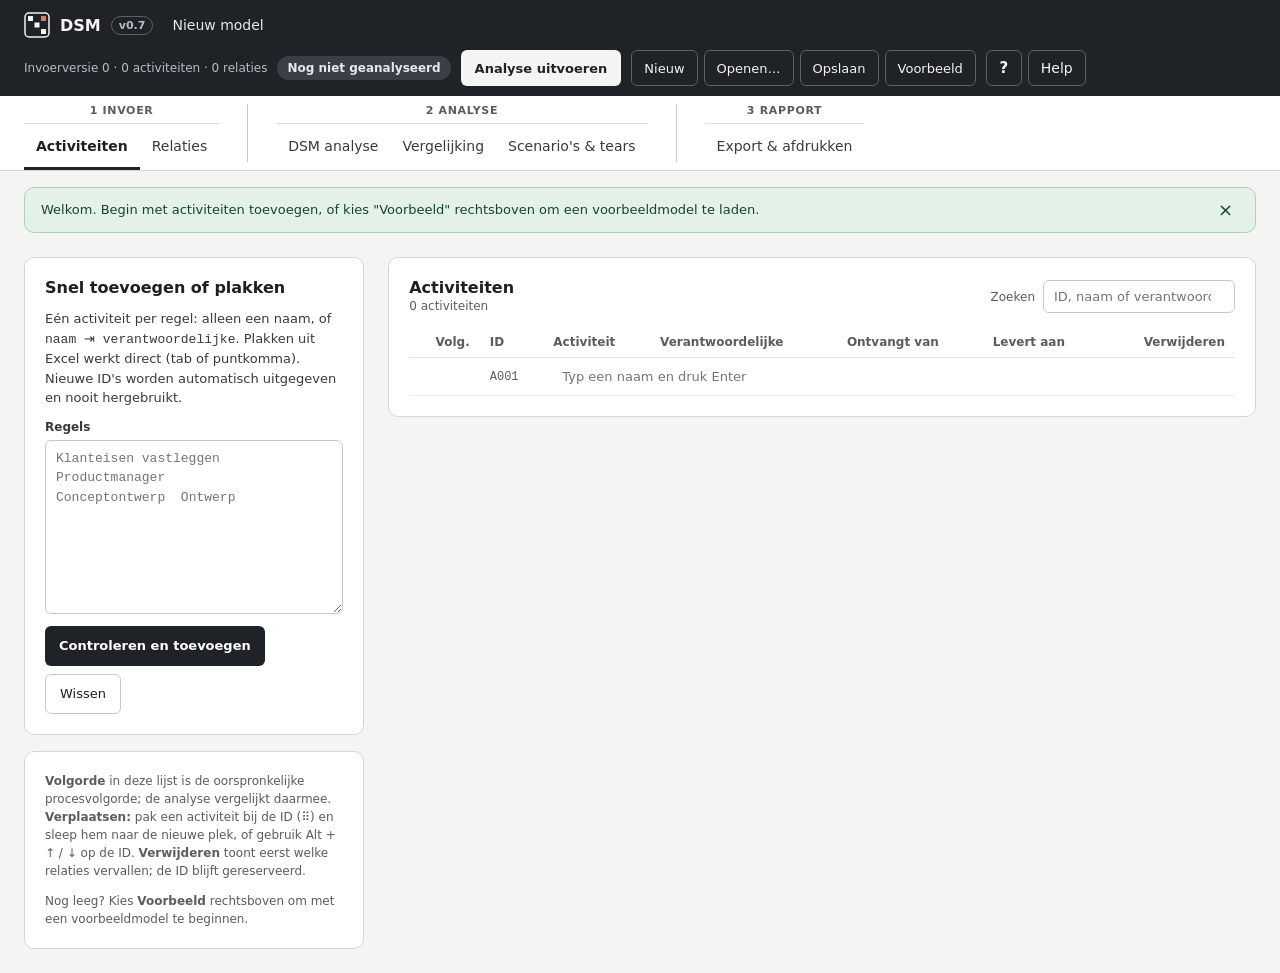
==== commit bde90fc7: "v0.8 Afdrukken toegevoegd" ====
--- a/index.html
+++ b/index.html
@@ -4,7 +4,7 @@
 <meta charset="utf-8">
 <meta name="viewport" content="width=device-width, initial-scale=1">
 <title>DSM</title>
-<link rel="stylesheet" href="css/style.css?v=0.6">
+<link rel="stylesheet" href="css/style.css?v=0.7">
 </head>
 <body>
 <div class="vast-menu">
@@ -12,7 +12,7 @@
   <div class="kop-links">
     <svg width="26" height="26" viewBox="0 0 26 26" aria-hidden="true"><rect x="1" y="1" width="24" height="24" rx="4" fill="none" stroke="currentColor" stroke-width="1.5"></rect><rect x="4" y="4" width="5" height="5" fill="currentColor"></rect><rect x="10.5" y="10.5" width="5" height="5" fill="currentColor"></rect><rect x="17" y="17" width="5" height="5" fill="currentColor"></rect><rect x="17" y="4" width="5" height="5" fill="#E07A5F"></rect></svg>
     <span class="merk">DSM</span>
-    <span class="versie" title="Versie van de DSM">v0.6</span>
+    <span class="versie" title="Versie van de DSM">v0.7</span>
     <label class="verborgen" for="modelnaam">Modelnaam</label>
     <input id="modelnaam" class="modelnaam" value="">
   </div>
@@ -30,7 +30,7 @@
       <button id="knop-helpmodus" class="knop-donker knop-vraag" aria-pressed="false" title="Helpmodus: klik daarna op een onderdeel voor uitleg">?</button>
       <a class="knop-donker knop-link" href="help.html" target="dsm-help">Help</a>
     </div>
-    <input id="bestandkiezer" type="file" accept=".json,application/json" hidden>
+    <input id="bestandkiezer" type="file" accept=".xlsx,.json,application/json,application/vnd.openxmlformats-officedocument.spreadsheetml.sheet" hidden>
   </div>
 </header>
 
@@ -47,7 +47,7 @@
   <span class="scheiding" aria-hidden="true"></span>
   <div class="groep" role="group" aria-label="3 Rapport">
     <span class="groeplabel">3 Rapport</span>
-    <div class="tabs"><button data-tab="rapport">Rapportage</button></div>
+    <div class="tabs"><button data-tab="rapport">Export &amp; afdrukken</button></div>
   </div>
 </nav>
 <div id="helpbalk" class="helpbalk" hidden><span><b>Helpmodus</b> — klik op een onderdeel om de uitleg te openen in een nieuw tabblad. <kbd>Esc</kbd> stopt.</span><button class="knop" data-help-stop>Helpmodus stoppen</button></div>
@@ -56,12 +56,15 @@
 <div id="meldingen" class="meldingen" aria-live="polite"></div>
 <main id="inhoud" class="inhoud"></main>
 
-<script src="js/model.js?v=0.6"></script>
-<script src="js/analyse.js?v=0.6"></script>
-<script src="js/keuze.js?v=0.6"></script>
-<script src="js/scenario.js?v=0.6"></script>
-<script src="js/voorbeeld.js?v=0.6"></script>
-<script src="js/app.js?v=0.6"></script>
-<script src="js/helpmodus.js?v=0.6"></script>
+<script src="js/model.js?v=0.7"></script>
+<script src="js/analyse.js?v=0.7"></script>
+<script src="js/keuze.js?v=0.7"></script>
+<script src="js/scenario.js?v=0.7"></script>
+<script src="js/voorbeeld.js?v=0.7"></script>
+<script src="js/xlsx.js?v=0.7"></script>
+<script src="js/xlsxlezen.js?v=0.7"></script>
+<script src="js/excelio.js?v=0.7"></script>
+<script src="js/app.js?v=0.7"></script>
+<script src="js/helpmodus.js?v=0.7"></script>
 </body>
 </html>
--- a/css/style.css
+++ b/css/style.css
@@ -259,3 +259,29 @@
 .vast-menu { position: sticky; top: 0; z-index: 50; }
 .vast-menu .helpbalk { position: static; }
 @media print { .vast-menu { position: static; } }
+
+/* Export & afdrukken (v0.7, naar het voorbeeld van de assessmentplanner) */
+.afdrukkeuze { display: flex; flex-wrap: wrap; align-items: center; gap: 8px 16px; padding: 10px 12px; border-radius: 8px; background: #F4F4F2; border: 1px solid var(--lijn); }
+.vinkje { display: inline-flex; align-items: center; gap: 6px; font-size: 13px; cursor: pointer; }
+.afdruk { display: flex; flex-direction: column; gap: 14px; }
+.afdruk h2 { margin: 0; font-size: 18px; }
+.afdruk h3 { margin: 8px 0 0; font-size: 14px; }
+.afdruk .bron { font-size: 12px; color: var(--tekst-3); }
+.afdruk .matrixkader { max-height: none; overflow: auto; align-self: flex-start; }
+.afdruk table.dsm thead th.hoek { min-width: 200px; }
+.afdruk table.dsm tbody th { max-width: 240px; font-size: 10px; }
+.afdrukblok { break-inside: avoid; }
+@media print {
+  @page { size: A4 landscape; margin: 12mm; }
+  body { background: #FFFFFF; }
+  .vast-menu, .meldingen, #meldingen { display: none !important; }
+  .inhoud { padding: 0; max-width: none; display: block; }
+  .geen-afdruk { display: none !important; }
+  .paneel { border: 0 !important; padding: 0 !important; box-shadow: none !important; }
+  .matrixkader { max-height: none !important; overflow: visible !important; border: 0; }
+  table.dsm thead th, table.dsm tbody th { position: static !important; }
+  .pagina-breuk { break-before: page; }
+  .afdruk table.lijst { font-size: 11px; }
+  .afdruk table.lijst tr { break-inside: avoid; }
+  table.dsm td, table.dsm th, table.lijst td, .chip, .label-ok, .label-let, .label-info, .label-fout, .alt-label, .blokkader, .legenda span, .maat { -webkit-print-color-adjust: exact; print-color-adjust: exact; }
+}
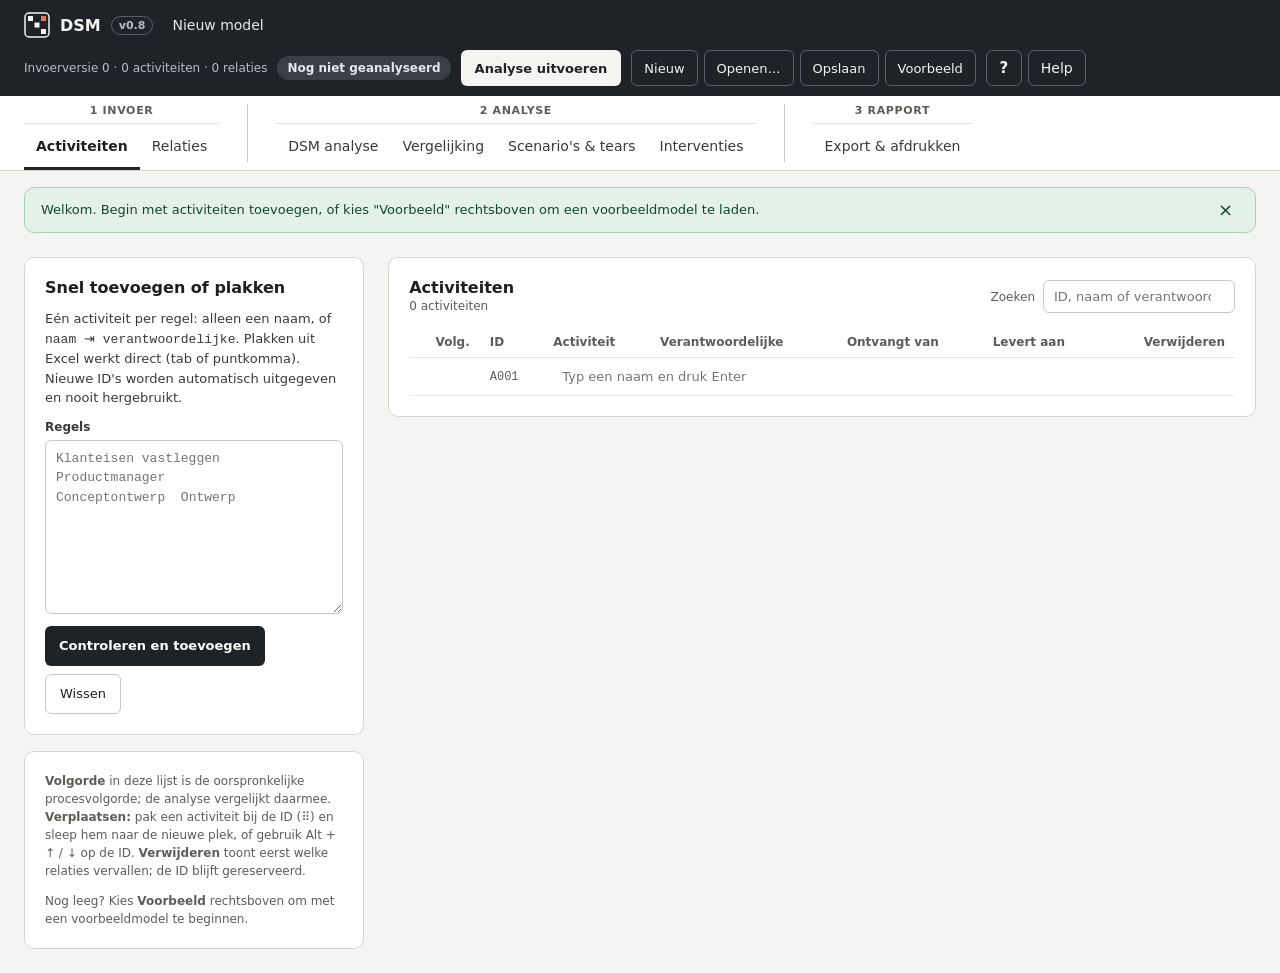
==== commit 42ca4b89: "v0.8 interventies toegevoegd" ====
--- a/index.html
+++ b/index.html
@@ -4,7 +4,7 @@
 <meta charset="utf-8">
 <meta name="viewport" content="width=device-width, initial-scale=1">
 <title>DSM</title>
-<link rel="stylesheet" href="css/style.css?v=0.7">
+<link rel="stylesheet" href="css/style.css?v=0.8">
 </head>
 <body>
 <div class="vast-menu">
@@ -12,7 +12,7 @@
   <div class="kop-links">
     <svg width="26" height="26" viewBox="0 0 26 26" aria-hidden="true"><rect x="1" y="1" width="24" height="24" rx="4" fill="none" stroke="currentColor" stroke-width="1.5"></rect><rect x="4" y="4" width="5" height="5" fill="currentColor"></rect><rect x="10.5" y="10.5" width="5" height="5" fill="currentColor"></rect><rect x="17" y="17" width="5" height="5" fill="currentColor"></rect><rect x="17" y="4" width="5" height="5" fill="#E07A5F"></rect></svg>
     <span class="merk">DSM</span>
-    <span class="versie" title="Versie van de DSM">v0.7</span>
+    <span class="versie" title="Versie van de DSM">v0.8</span>
     <label class="verborgen" for="modelnaam">Modelnaam</label>
     <input id="modelnaam" class="modelnaam" value="">
   </div>
@@ -42,7 +42,7 @@
   <span class="scheiding" aria-hidden="true"></span>
   <div class="groep" role="group" aria-label="2 Analyse">
     <span class="groeplabel">2 Analyse</span>
-    <div class="tabs"><button data-tab="analyse">DSM analyse</button><button data-tab="vergelijking">Vergelijking</button><button data-tab="scenarios">Scenario's &amp; tears</button></div>
+    <div class="tabs"><button data-tab="analyse">DSM analyse</button><button data-tab="vergelijking">Vergelijking</button><button data-tab="scenarios">Scenario's &amp; tears</button><button data-tab="interventies">Interventies</button></div>
   </div>
   <span class="scheiding" aria-hidden="true"></span>
   <div class="groep" role="group" aria-label="3 Rapport">
@@ -56,15 +56,15 @@
 <div id="meldingen" class="meldingen" aria-live="polite"></div>
 <main id="inhoud" class="inhoud"></main>
 
-<script src="js/model.js?v=0.7"></script>
-<script src="js/analyse.js?v=0.7"></script>
-<script src="js/keuze.js?v=0.7"></script>
-<script src="js/scenario.js?v=0.7"></script>
-<script src="js/voorbeeld.js?v=0.7"></script>
-<script src="js/xlsx.js?v=0.7"></script>
-<script src="js/xlsxlezen.js?v=0.7"></script>
-<script src="js/excelio.js?v=0.7"></script>
-<script src="js/app.js?v=0.7"></script>
-<script src="js/helpmodus.js?v=0.7"></script>
+<script src="js/model.js?v=0.8"></script>
+<script src="js/analyse.js?v=0.8"></script>
+<script src="js/keuze.js?v=0.8"></script>
+<script src="js/scenario.js?v=0.8"></script>
+<script src="js/voorbeeld.js?v=0.8"></script>
+<script src="js/xlsx.js?v=0.8"></script>
+<script src="js/xlsxlezen.js?v=0.8"></script>
+<script src="js/excelio.js?v=0.8"></script>
+<script src="js/app.js?v=0.8"></script>
+<script src="js/helpmodus.js?v=0.8"></script>
 </body>
 </html>
--- a/css/style.css
+++ b/css/style.css
@@ -285,3 +285,44 @@
   .afdruk table.lijst tr { break-inside: avoid; }
   table.dsm td, table.dsm th, table.lijst td, .chip, .label-ok, .label-let, .label-info, .label-fout, .alt-label, .blokkader, .legenda span, .maat { -webkit-print-color-adjust: exact; print-color-adjust: exact; }
 }
+
+/* Interventies (v0.8, overgenomen uit de assessmentplanner) */
+.ivform { display: grid; grid-template-columns: 150px minmax(260px, 1.4fr) 1.4fr 1.2fr 1fr 140px; gap: 10px; align-items: start; }
+@media (max-width: 1300px) { .ivform { grid-template-columns: 150px 1fr 1fr; } }
+.ivform label, .ivform .ivlabel { display: flex; flex-direction: column; gap: 4px; font-size: 12px; color: var(--tekst-3); }
+.ivform input, .ivform select, .ivform textarea { font: inherit; font-size: 13px; padding: 7px 8px; border: 1px solid #C9C9C4; border-radius: 6px; background: #FFFFFF; color: inherit; }
+.ivform textarea { resize: vertical; min-height: 36px; }
+.ivchips { display: flex; flex-wrap: wrap; gap: 4px; padding: 4px 6px; border: 1px solid #C9C9C4; border-radius: 6px; background: #FFFFFF; min-height: 36px; align-items: center; }
+.ivkies { display: flex; flex-wrap: wrap; gap: 4px; flex: 1 1 100%; min-width: 0; }
+.ivkies input { border: 0 !important; padding: 4px !important; flex: 1; min-width: 100px; outline: none; }
+.ivchip { display: inline-flex; align-items: center; gap: 2px; font-size: 12px; padding: 2px 8px; border-radius: 999px; white-space: nowrap; margin: 1px 0; }
+.ivchip.c-act { background: #F1EFE8; color: #2C2C2A; }
+.ivchip.c-rel { background: #E6F1FB; color: #0C447C; }
+.ivchip.c-blok { background: #FCF0C6; color: #4A3300; }
+.ivchip.c-kp { background: #E4DEFB; color: #3C3489; }
+.ivchip.c-scen { background: #E1F5EE; color: #085041; }
+.chipweg { border: 0; background: transparent; color: inherit; cursor: pointer; font-size: 14px; line-height: 1; padding: 0 0 0 4px; }
+.ivstatus { font-size: 11px; font-weight: 600; padding: 2px 8px; border-radius: 999px; white-space: nowrap; -webkit-print-color-adjust: exact; print-color-adjust: exact; }
+.ivstatus.s-ok { background: #E1F5EE; color: #085041; }
+.ivstatus.s-wacht { background: #FAEEDA; color: #633806; }
+.ivstatus.s-niet { background: #FCEBEB; color: #791F1F; }
+.ivstatus.s-verv { background: #F1EFE8; color: #5F5E5A; }
+.ivreden { font-size: 12px; color: var(--tekst-2); margin-top: 3px; }
+.ivgevolg { font-size: 12px; color: #0F6E56; margin-top: 3px; }
+table.ivlijst td { vertical-align: top; }
+table.ivlijst tr.vervallen td { color: #888780; }
+.ivchip { -webkit-print-color-adjust: exact; print-color-adjust: exact; }
+.ivchiplijst { display: contents; }
+.ivkiezer { margin-top: 10px; padding: 10px 12px; border: 1px solid #DCE6F6; border-radius: 8px; background: #F6F9FE; }
+.ivgroepen { display: grid; grid-template-columns: 2fr 1fr 1fr; gap: 14px; margin-top: 8px; }
+.ivvinken { display: flex; flex-direction: column; gap: 2px; max-height: 260px; overflow: auto; padding: 4px 2px; background: #FFFFFF; border: 1px solid #E1E1DC; border-radius: 6px; margin-top: 4px; }
+.ivvinken .vinkje { display: flex; align-items: center; gap: 6px; font-size: 13px; padding: 2px 6px; cursor: pointer; border-radius: 4px; }
+.ivvinken .vinkje:hover { background: #EAF1FD; }
+.ivvinken .vinkje input { width: 16px; height: 16px; margin: 0; flex: none; }
+.linkknop { border: 0; background: none; padding: 0; color: #185FA5; font-size: 12px; cursor: pointer; text-decoration: underline; }
+.ivgroepen { grid-template-columns: repeat(auto-fit, minmax(220px, 1fr)); }
+.ivform { grid-template-columns: repeat(5, minmax(0, 1fr)); }
+.ivform > :nth-child(3) { grid-column: span 3; }
+.ivform > :nth-child(4) { grid-column: span 2; }
+@media (max-width: 1000px) { .ivform { grid-template-columns: 1fr 1fr; } .ivform > :nth-child(3), .ivform > :nth-child(4) { grid-column: span 2; } }
+@media print { .ivstatus, .ivchip { -webkit-print-color-adjust: exact; print-color-adjust: exact; } }
